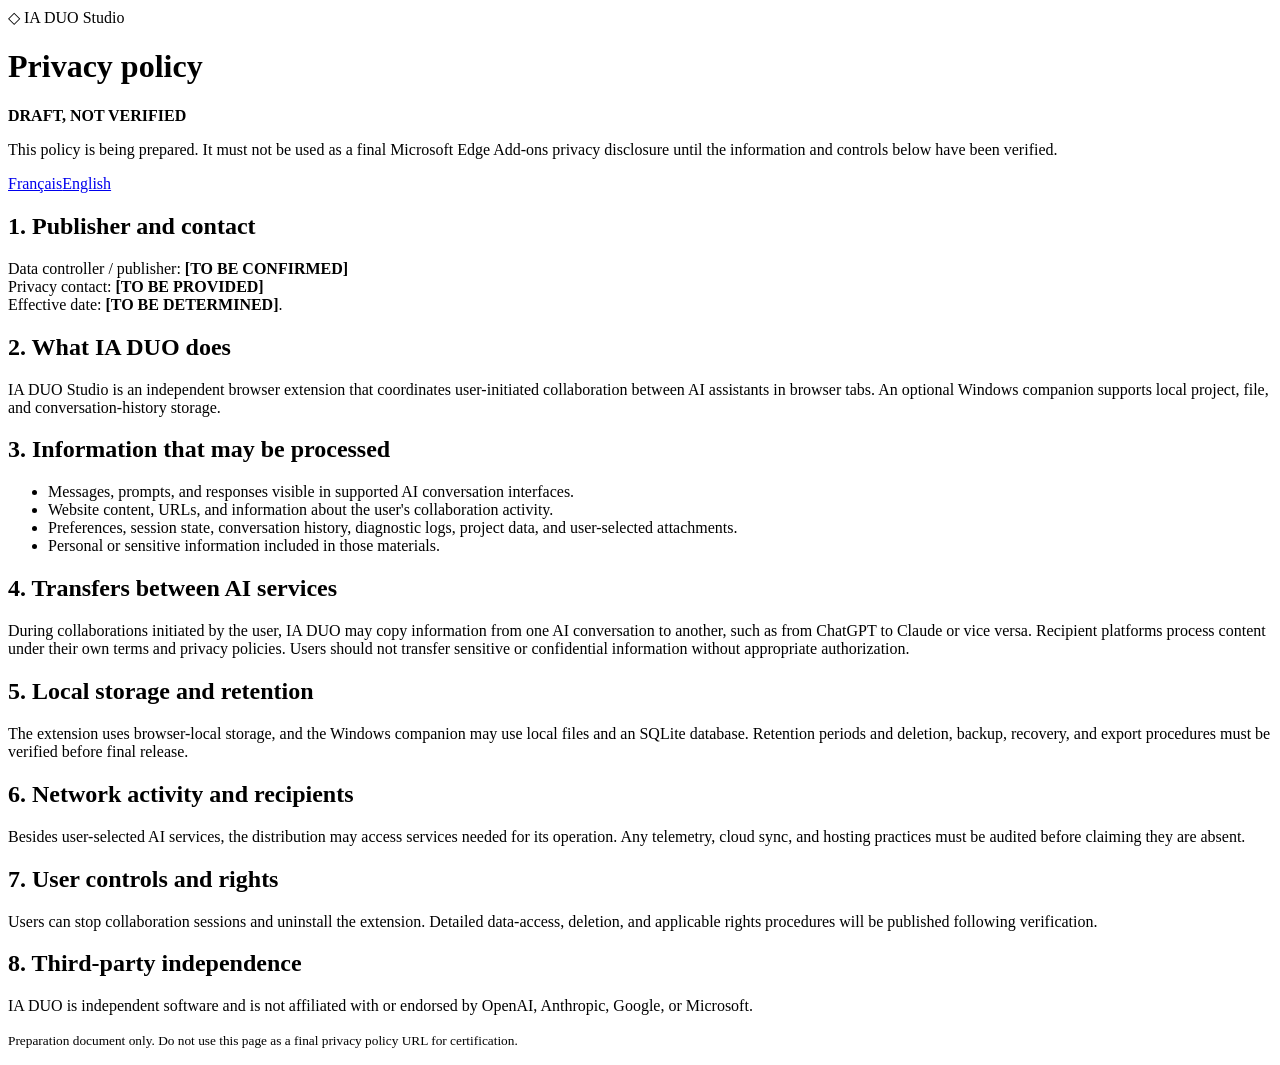
==== en.html @ 278e6201 "Add bilingual draft privacy site: en.html" ====
<!doctype html><html lang="en"><head><meta charset="utf-8"><meta name="viewport" content="width=device-width,initial-scale=1"><meta name="robots" content="noindex,nofollow"><title>IA DUO Studio | Privacy policy draft</title><link rel="stylesheet" href="style.css"></head><body><header>◇ IA DUO Studio</header><main><h1>Privacy policy</h1><div class="notice"><strong>DRAFT, NOT VERIFIED</strong><p>This policy is being prepared. It must not be used as a final Microsoft Edge Add-ons privacy disclosure until the information and controls below have been verified.</p></div><nav><a href="index.html" lang="fr">Français</a><a href="en.html">English</a></nav><h2>1. Publisher and contact</h2><p>Data controller / publisher: <strong>[TO BE CONFIRMED]</strong><br>Privacy contact: <strong>[TO BE PROVIDED]</strong><br>Effective date: <strong>[TO BE DETERMINED]</strong>.</p><h2>2. What IA DUO does</h2><p>IA DUO Studio is an independent browser extension that coordinates user-initiated collaboration between AI assistants in browser tabs. An optional Windows companion supports local project, file, and conversation-history storage.</p><h2>3. Information that may be processed</h2><ul><li>Messages, prompts, and responses visible in supported AI conversation interfaces.</li><li>Website content, URLs, and information about the user's collaboration activity.</li><li>Preferences, session state, conversation history, diagnostic logs, project data, and user-selected attachments.</li><li>Personal or sensitive information included in those materials.</li></ul><h2>4. Transfers between AI services</h2><p>During collaborations initiated by the user, IA DUO may copy information from one AI conversation to another, such as from ChatGPT to Claude or vice versa. Recipient platforms process content under their own terms and privacy policies. Users should not transfer sensitive or confidential information without appropriate authorization.</p><h2>5. Local storage and retention</h2><p>The extension uses browser-local storage, and the Windows companion may use local files and an SQLite database. Retention periods and deletion, backup, recovery, and export procedures must be verified before final release.</p><h2>6. Network activity and recipients</h2><p>Besides user-selected AI services, the distribution may access services needed for its operation. Any telemetry, cloud sync, and hosting practices must be audited before claiming they are absent.</p><h2>7. User controls and rights</h2><p>Users can stop collaboration sessions and uninstall the extension. Detailed data-access, deletion, and applicable rights procedures will be published following verification.</p><h2>8. Third-party independence</h2><p>IA DUO is independent software and is not affiliated with or endorsed by OpenAI, Anthropic, Google, or Microsoft.</p><p><small>Preparation document only. Do not use this page as a final privacy policy URL for certification.</small></p></main></body></html>
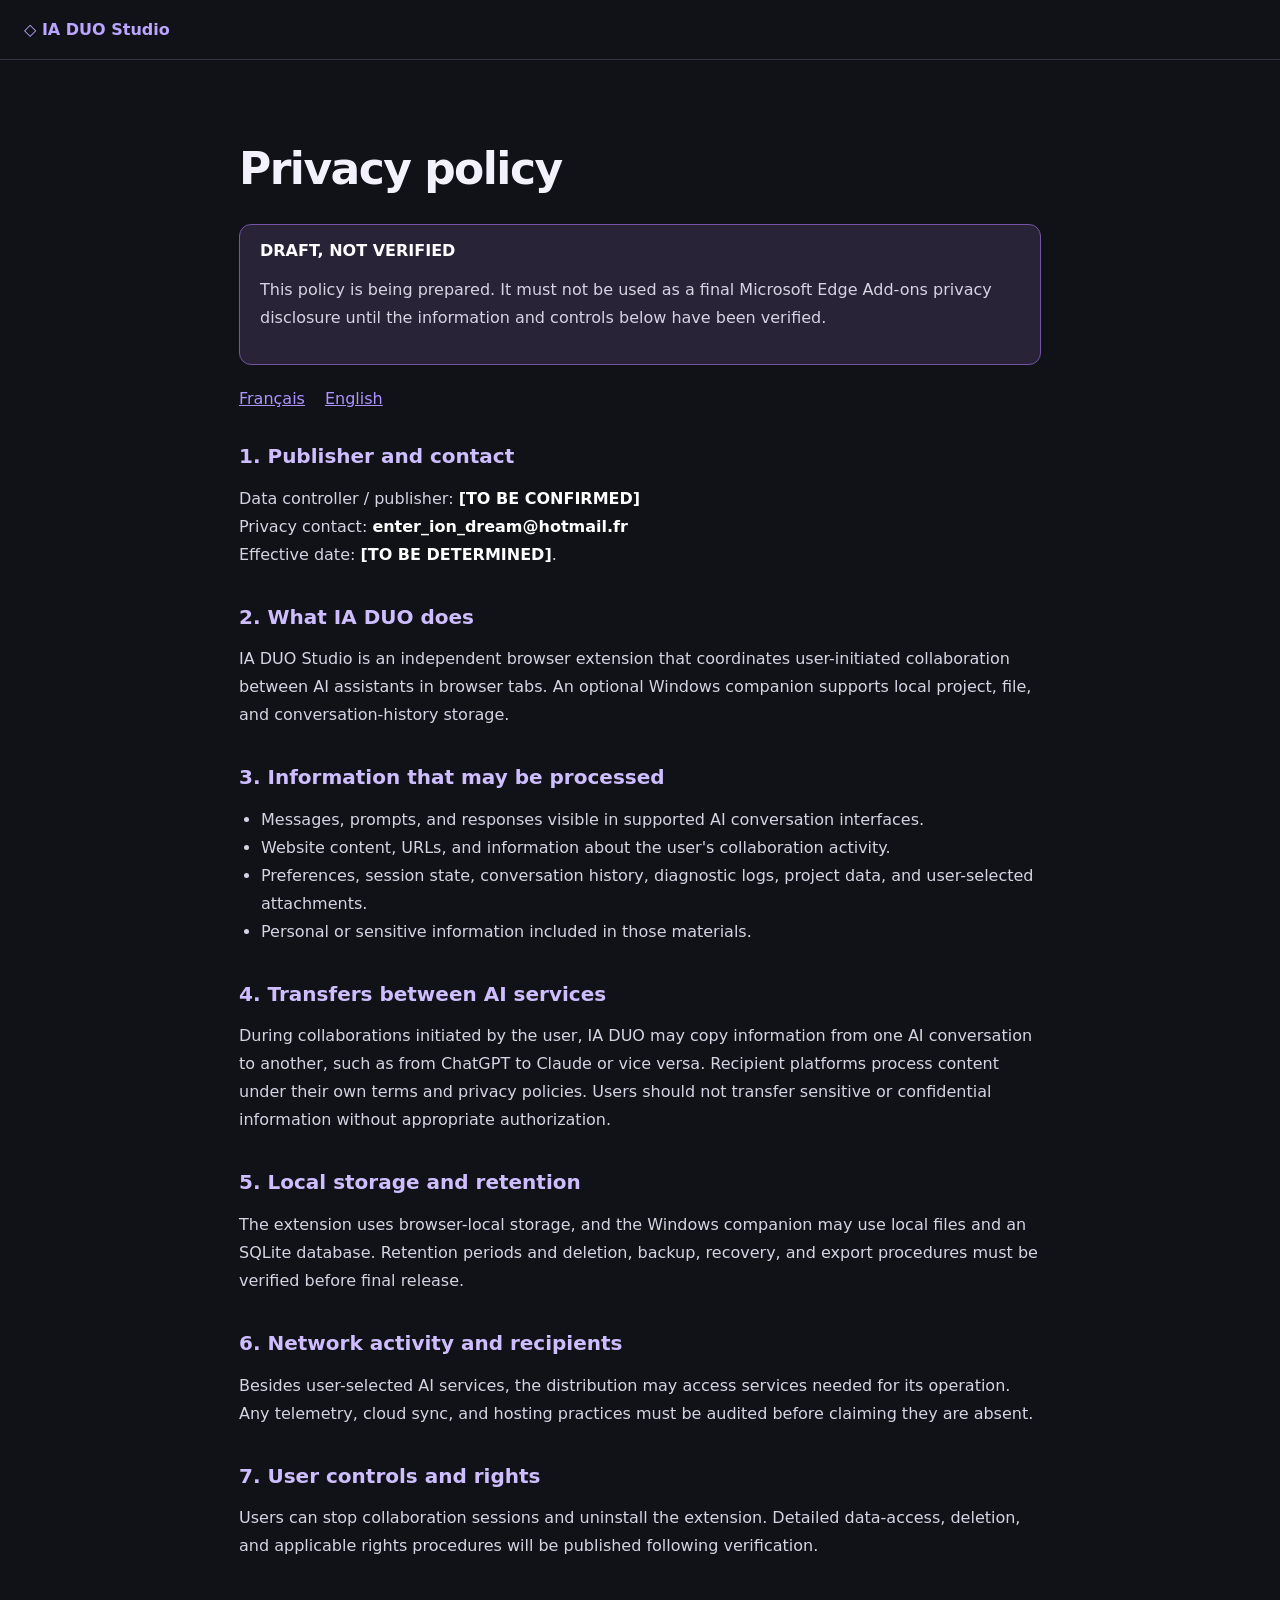
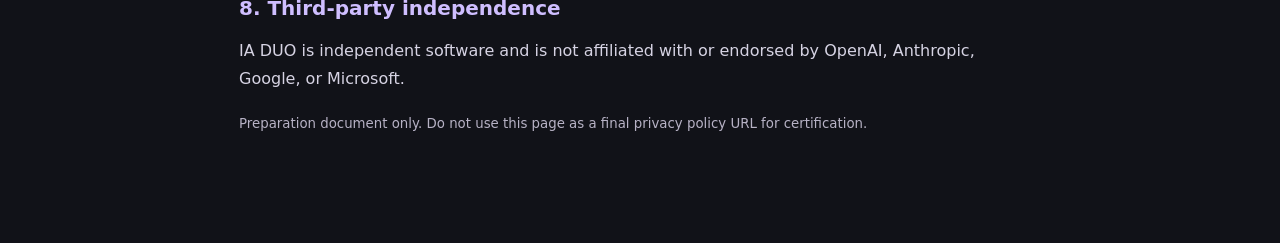
==== commit 8cf50fe0: "Add chosen public privacy contact to draft en.html" ====
--- a/en.html
+++ b/en.html
@@ -1 +1 @@
-<!doctype html><html lang="en"><head><meta charset="utf-8"><meta name="viewport" content="width=device-width,initial-scale=1"><meta name="robots" content="noindex,nofollow"><title>IA DUO Studio | Privacy policy draft</title><link rel="stylesheet" href="style.css"></head><body><header>◇ IA DUO Studio</header><main><h1>Privacy policy</h1><div class="notice"><strong>DRAFT, NOT VERIFIED</strong><p>This policy is being prepared. It must not be used as a final Microsoft Edge Add-ons privacy disclosure until the information and controls below have been verified.</p></div><nav><a href="index.html" lang="fr">Français</a><a href="en.html">English</a></nav><h2>1. Publisher and contact</h2><p>Data controller / publisher: <strong>[TO BE CONFIRMED]</strong><br>Privacy contact: <strong>[TO BE PROVIDED]</strong><br>Effective date: <strong>[TO BE DETERMINED]</strong>.</p><h2>2. What IA DUO does</h2><p>IA DUO Studio is an independent browser extension that coordinates user-initiated collaboration between AI assistants in browser tabs. An optional Windows companion supports local project, file, and conversation-history storage.</p><h2>3. Information that may be processed</h2><ul><li>Messages, prompts, and responses visible in supported AI conversation interfaces.</li><li>Website content, URLs, and information about the user's collaboration activity.</li><li>Preferences, session state, conversation history, diagnostic logs, project data, and user-selected attachments.</li><li>Personal or sensitive information included in those materials.</li></ul><h2>4. Transfers between AI services</h2><p>During collaborations initiated by the user, IA DUO may copy information from one AI conversation to another, such as from ChatGPT to Claude or vice versa. Recipient platforms process content under their own terms and privacy policies. Users should not transfer sensitive or confidential information without appropriate authorization.</p><h2>5. Local storage and retention</h2><p>The extension uses browser-local storage, and the Windows companion may use local files and an SQLite database. Retention periods and deletion, backup, recovery, and export procedures must be verified before final release.</p><h2>6. Network activity and recipients</h2><p>Besides user-selected AI services, the distribution may access services needed for its operation. Any telemetry, cloud sync, and hosting practices must be audited before claiming they are absent.</p><h2>7. User controls and rights</h2><p>Users can stop collaboration sessions and uninstall the extension. Detailed data-access, deletion, and applicable rights procedures will be published following verification.</p><h2>8. Third-party independence</h2><p>IA DUO is independent software and is not affiliated with or endorsed by OpenAI, Anthropic, Google, or Microsoft.</p><p><small>Preparation document only. Do not use this page as a final privacy policy URL for certification.</small></p></main></body></html>+<!doctype html><html lang="en"><head><meta charset="utf-8"><meta name="viewport" content="width=device-width,initial-scale=1"><meta name="robots" content="noindex,nofollow"><title>IA DUO Studio | Privacy policy draft</title><link rel="stylesheet" href="style.css"></head><body><header>◇ IA DUO Studio</header><main><h1>Privacy policy</h1><div class="notice"><strong>DRAFT, NOT VERIFIED</strong><p>This policy is being prepared. It must not be used as a final Microsoft Edge Add-ons privacy disclosure until the information and controls below have been verified.</p></div><nav><a href="index.html" lang="fr">Français</a><a href="en.html">English</a></nav><h2>1. Publisher and contact</h2><p>Data controller / publisher: <strong>[TO BE CONFIRMED]</strong><br>Privacy contact: <strong>enter_ion_dream@hotmail.fr</strong><br>Effective date: <strong>[TO BE DETERMINED]</strong>.</p><h2>2. What IA DUO does</h2><p>IA DUO Studio is an independent browser extension that coordinates user-initiated collaboration between AI assistants in browser tabs. An optional Windows companion supports local project, file, and conversation-history storage.</p><h2>3. Information that may be processed</h2><ul><li>Messages, prompts, and responses visible in supported AI conversation interfaces.</li><li>Website content, URLs, and information about the user's collaboration activity.</li><li>Preferences, session state, conversation history, diagnostic logs, project data, and user-selected attachments.</li><li>Personal or sensitive information included in those materials.</li></ul><h2>4. Transfers between AI services</h2><p>During collaborations initiated by the user, IA DUO may copy information from one AI conversation to another, such as from ChatGPT to Claude or vice versa. Recipient platforms process content under their own terms and privacy policies. Users should not transfer sensitive or confidential information without appropriate authorization.</p><h2>5. Local storage and retention</h2><p>The extension uses browser-local storage, and the Windows companion may use local files and an SQLite database. Retention periods and deletion, backup, recovery, and export procedures must be verified before final release.</p><h2>6. Network activity and recipients</h2><p>Besides user-selected AI services, the distribution may access services needed for its operation. Any telemetry, cloud sync, and hosting practices must be audited before claiming they are absent.</p><h2>7. User controls and rights</h2><p>Users can stop collaboration sessions and uninstall the extension. Detailed data-access, deletion, and applicable rights procedures will be published following verification.</p><h2>8. Third-party independence</h2><p>IA DUO is independent software and is not affiliated with or endorsed by OpenAI, Anthropic, Google, or Microsoft.</p><p><small>Preparation document only. Do not use this page as a final privacy policy URL for certification.</small></p></main></body></html>
--- a/style.css
+++ b/style.css
@@ -0,0 +1 @@
+:root{color-scheme:dark;font-family:system-ui,-apple-system,Segoe UI,Roboto,sans-serif;background:#111218;color:#f3f1fc}*{box-sizing:border-box}body{margin:0}main{max-width:850px;margin:0 auto;padding:54px 24px 90px}h1{font-size:clamp(30px,5vw,44px);letter-spacing:-.035em}h2{margin-top:36px;font-size:20px;color:#cfbeff}p,li{line-height:1.75;color:#d6d3e3}a{color:#ae94ff}header{border-bottom:1px solid #343443;padding:20px 24px;color:#bba5ff;font-weight:750}strong{color:white}.notice{background:#292338;border:1px solid #7455a4;border-radius:12px;padding:16px 20px}small{color:#b7b2c5}nav{display:flex;gap:20px;margin:24px 0}ul{padding-left:22px}
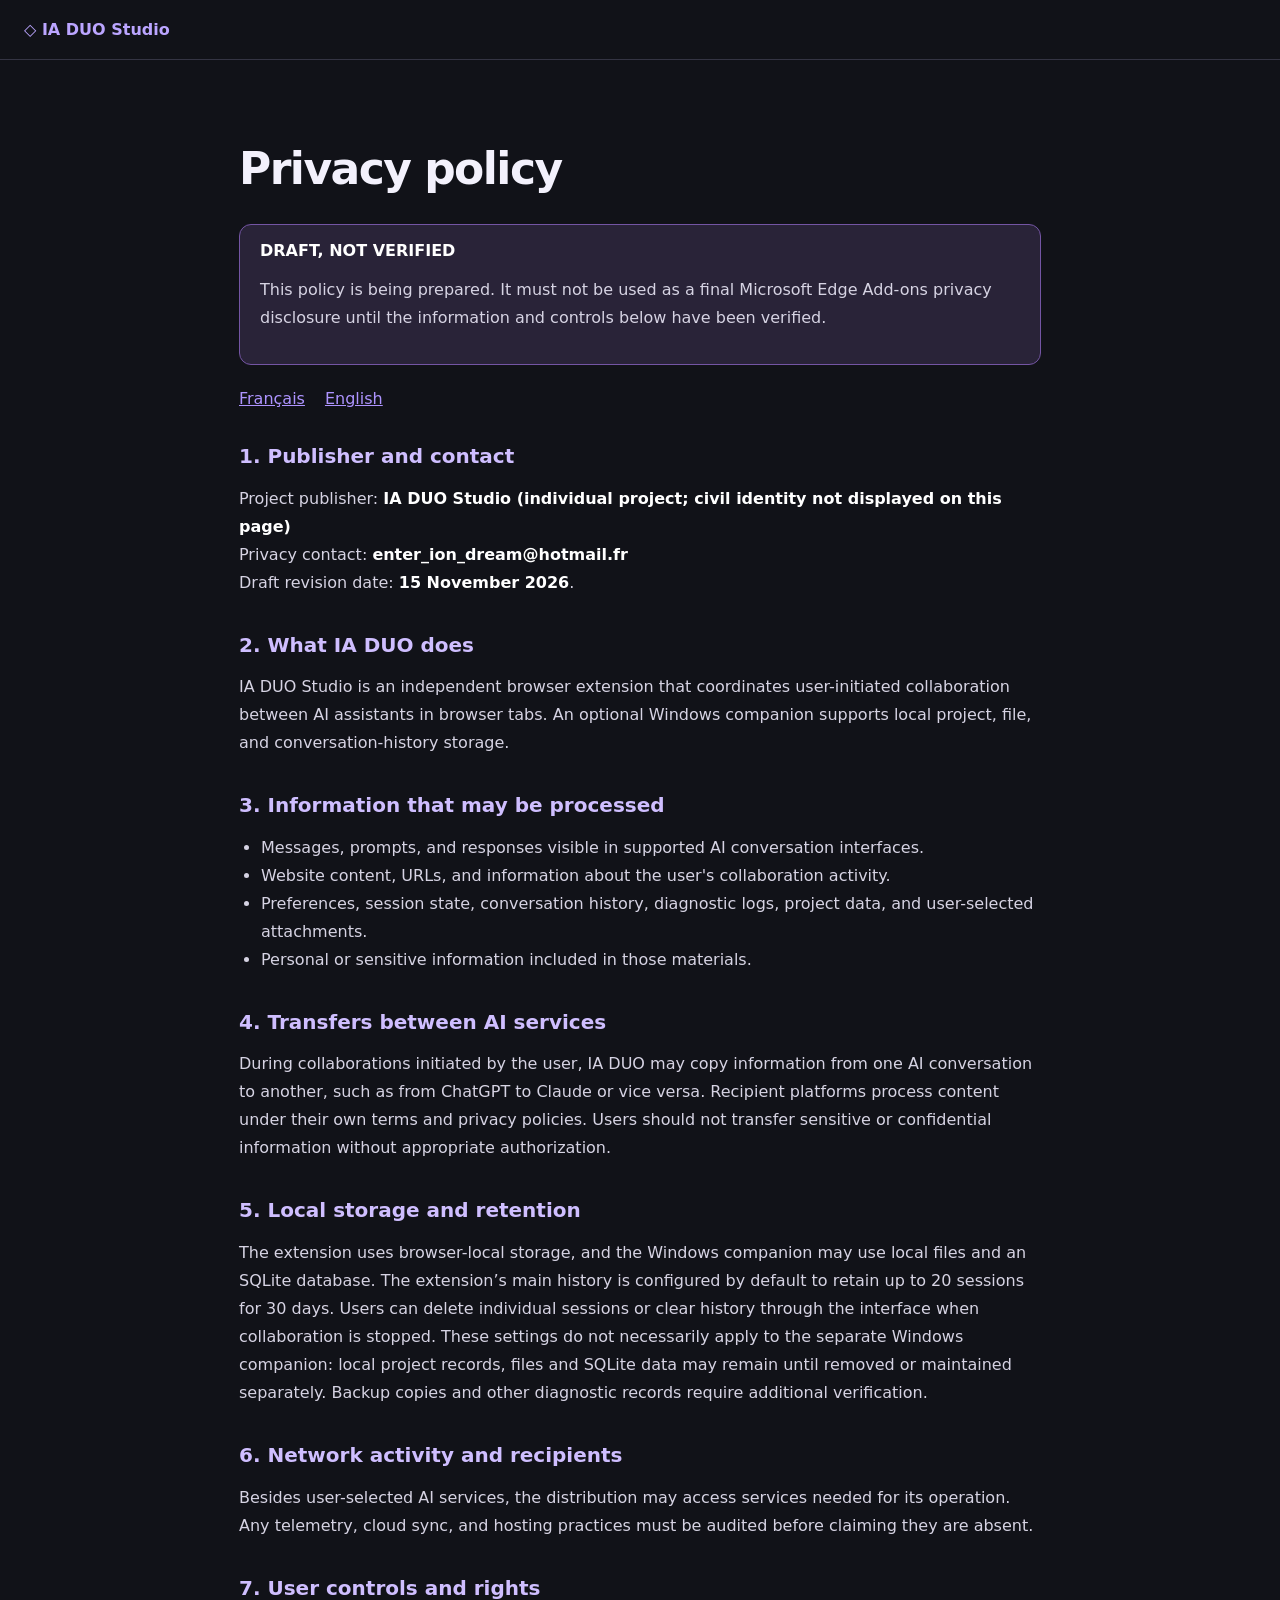
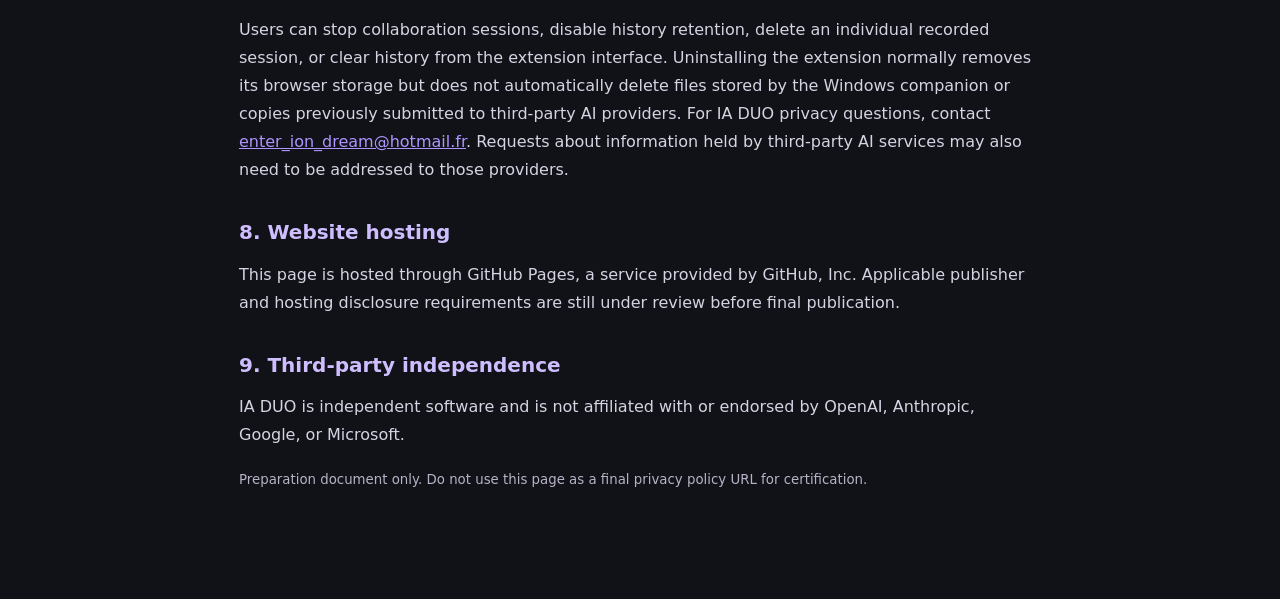
==== commit c18091bf: "Document verified local retention and privacy contact in draft en.html" ====
--- a/en.html
+++ b/en.html
@@ -1 +1 @@
-<!doctype html><html lang="en"><head><meta charset="utf-8"><meta name="viewport" content="width=device-width,initial-scale=1"><meta name="robots" content="noindex,nofollow"><title>IA DUO Studio | Privacy policy draft</title><link rel="stylesheet" href="style.css"></head><body><header>◇ IA DUO Studio</header><main><h1>Privacy policy</h1><div class="notice"><strong>DRAFT, NOT VERIFIED</strong><p>This policy is being prepared. It must not be used as a final Microsoft Edge Add-ons privacy disclosure until the information and controls below have been verified.</p></div><nav><a href="index.html" lang="fr">Français</a><a href="en.html">English</a></nav><h2>1. Publisher and contact</h2><p>Data controller / publisher: <strong>[TO BE CONFIRMED]</strong><br>Privacy contact: <strong>enter_ion_dream@hotmail.fr</strong><br>Effective date: <strong>[TO BE DETERMINED]</strong>.</p><h2>2. What IA DUO does</h2><p>IA DUO Studio is an independent browser extension that coordinates user-initiated collaboration between AI assistants in browser tabs. An optional Windows companion supports local project, file, and conversation-history storage.</p><h2>3. Information that may be processed</h2><ul><li>Messages, prompts, and responses visible in supported AI conversation interfaces.</li><li>Website content, URLs, and information about the user's collaboration activity.</li><li>Preferences, session state, conversation history, diagnostic logs, project data, and user-selected attachments.</li><li>Personal or sensitive information included in those materials.</li></ul><h2>4. Transfers between AI services</h2><p>During collaborations initiated by the user, IA DUO may copy information from one AI conversation to another, such as from ChatGPT to Claude or vice versa. Recipient platforms process content under their own terms and privacy policies. Users should not transfer sensitive or confidential information without appropriate authorization.</p><h2>5. Local storage and retention</h2><p>The extension uses browser-local storage, and the Windows companion may use local files and an SQLite database. Retention periods and deletion, backup, recovery, and export procedures must be verified before final release.</p><h2>6. Network activity and recipients</h2><p>Besides user-selected AI services, the distribution may access services needed for its operation. Any telemetry, cloud sync, and hosting practices must be audited before claiming they are absent.</p><h2>7. User controls and rights</h2><p>Users can stop collaboration sessions and uninstall the extension. Detailed data-access, deletion, and applicable rights procedures will be published following verification.</p><h2>8. Third-party independence</h2><p>IA DUO is independent software and is not affiliated with or endorsed by OpenAI, Anthropic, Google, or Microsoft.</p><p><small>Preparation document only. Do not use this page as a final privacy policy URL for certification.</small></p></main></body></html>+<!doctype html><html lang="en"><head><meta charset="utf-8"><meta name="viewport" content="width=device-width,initial-scale=1"><meta name="robots" content="noindex,nofollow"><title>IA DUO Studio | Privacy policy draft</title><link rel="stylesheet" href="style.css"></head><body><header>◇ IA DUO Studio</header><main><h1>Privacy policy</h1><div class="notice"><strong>DRAFT, NOT VERIFIED</strong><p>This policy is being prepared. It must not be used as a final Microsoft Edge Add-ons privacy disclosure until the information and controls below have been verified.</p></div><nav><a href="index.html" lang="fr">Français</a><a href="en.html">English</a></nav><h2>1. Publisher and contact</h2><p>Project publisher: <strong>IA DUO Studio (individual project; civil identity not displayed on this page)</strong><br>Privacy contact: <strong>enter_ion_dream@hotmail.fr</strong><br>Draft revision date: <strong>15 November 2026</strong>.</p><h2>2. What IA DUO does</h2><p>IA DUO Studio is an independent browser extension that coordinates user-initiated collaboration between AI assistants in browser tabs. An optional Windows companion supports local project, file, and conversation-history storage.</p><h2>3. Information that may be processed</h2><ul><li>Messages, prompts, and responses visible in supported AI conversation interfaces.</li><li>Website content, URLs, and information about the user's collaboration activity.</li><li>Preferences, session state, conversation history, diagnostic logs, project data, and user-selected attachments.</li><li>Personal or sensitive information included in those materials.</li></ul><h2>4. Transfers between AI services</h2><p>During collaborations initiated by the user, IA DUO may copy information from one AI conversation to another, such as from ChatGPT to Claude or vice versa. Recipient platforms process content under their own terms and privacy policies. Users should not transfer sensitive or confidential information without appropriate authorization.</p><h2>5. Local storage and retention</h2><p>The extension uses browser-local storage, and the Windows companion may use local files and an SQLite database. The extension’s main history is configured by default to retain up to 20 sessions for 30 days. Users can delete individual sessions or clear history through the interface when collaboration is stopped. These settings do not necessarily apply to the separate Windows companion: local project records, files and SQLite data may remain until removed or maintained separately. Backup copies and other diagnostic records require additional verification.</p><h2>6. Network activity and recipients</h2><p>Besides user-selected AI services, the distribution may access services needed for its operation. Any telemetry, cloud sync, and hosting practices must be audited before claiming they are absent.</p><h2>7. User controls and rights</h2><p>Users can stop collaboration sessions, disable history retention, delete an individual recorded session, or clear history from the extension interface. Uninstalling the extension normally removes its browser storage but does not automatically delete files stored by the Windows companion or copies previously submitted to third-party AI providers. For IA DUO privacy questions, contact <a href="mailto:enter_ion_dream@hotmail.fr">enter_ion_dream@hotmail.fr</a>. Requests about information held by third-party AI services may also need to be addressed to those providers.</p><h2>8. Website hosting</h2><p>This page is hosted through GitHub Pages, a service provided by GitHub, Inc. Applicable publisher and hosting disclosure requirements are still under review before final publication.</p><h2>9. Third-party independence</h2><p>IA DUO is independent software and is not affiliated with or endorsed by OpenAI, Anthropic, Google, or Microsoft.</p><p><small>Preparation document only. Do not use this page as a final privacy policy URL for certification.</small></p></main></body></html>
